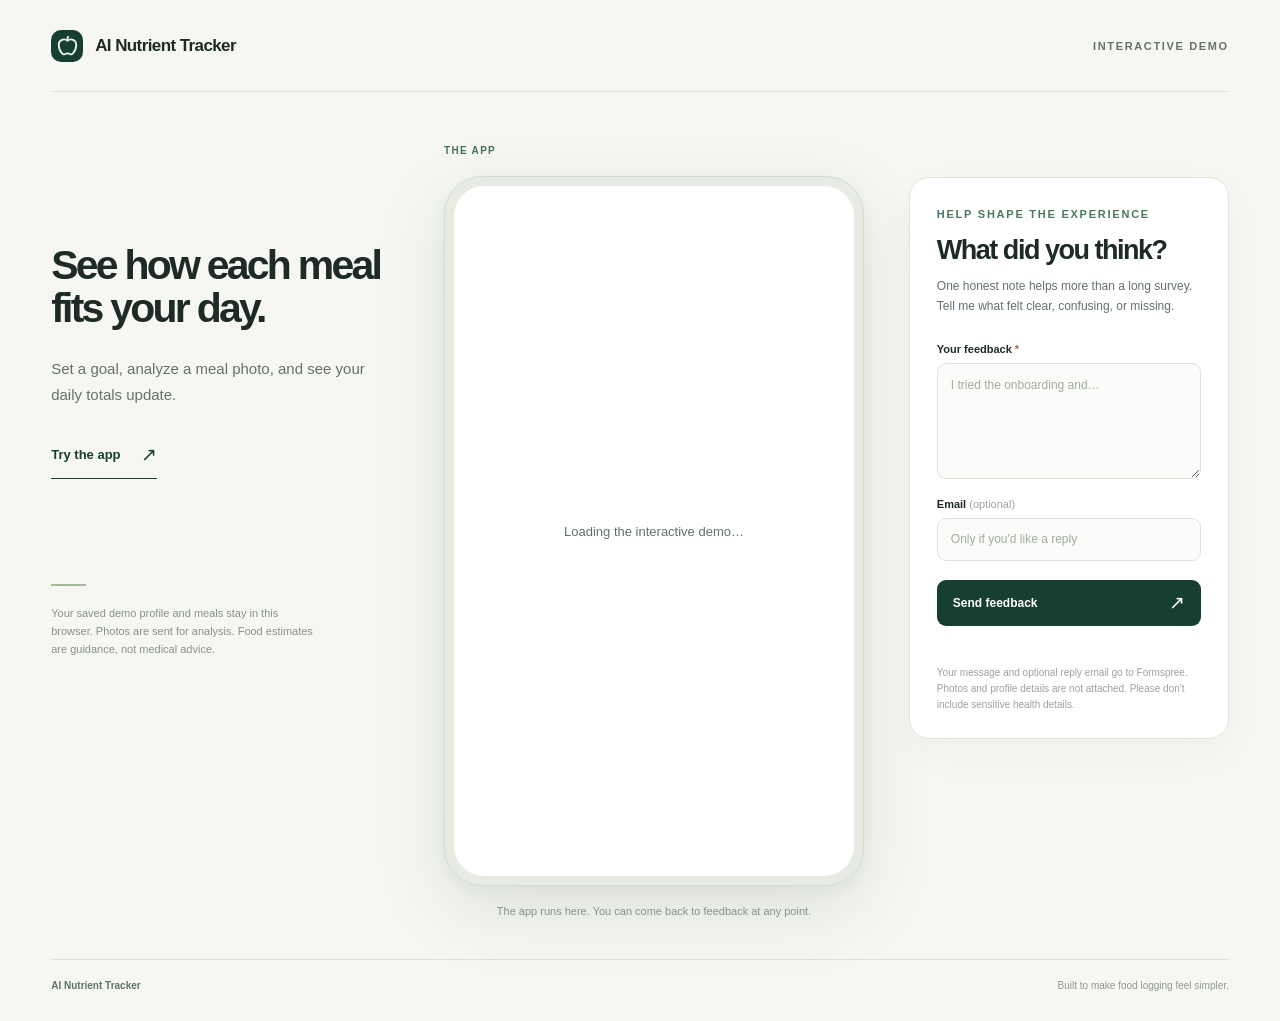
==== web/index.html @ 1e996f2c "Build guarded interactive web demo" ====
<!doctype html>
<html lang="en">
<head>
  <base href="$FLUTTER_BASE_HREF">
  <meta charset="utf-8">
  <meta name="viewport" content="width=device-width, initial-scale=1">
  <meta name="description" content="Try AI Nutrient Tracker: set a nutrition goal, log meals, and explore your daily progress.">
  <meta name="theme-color" content="#f6f7f2">
  <meta name="mobile-web-app-capable" content="yes">
  <meta name="apple-mobile-web-app-title" content="AI Nutrient Tracker">
  <link rel="apple-touch-icon" href="icons/Icon-192.png">
  <link rel="icon" type="image/svg+xml" href="icons/brand-apple.svg">
  <link rel="manifest" href="manifest.json">
  <link rel="stylesheet" href="demo.css">
  <title>AI Nutrient Tracker — Interactive Demo</title>
</head>
<body>
  <div class="site-shell">
    <header class="site-header">
      <a class="brand" href="#demo" aria-label="AI Nutrient Tracker demo">
        <span class="brand-mark" aria-hidden="true"><img src="icons/apple.svg" alt=""></span>
        <span>AI Nutrient Tracker</span>
      </a>
      <span class="header-label">Interactive demo</span>
    </header>

    <main class="demo-layout" id="demo">
      <section class="intro" aria-labelledby="intro-title">
        <h1 id="intro-title">See how each meal fits your day.</h1>
        <p class="intro-copy">Set a goal, analyze a meal photo, and see your daily totals update.</p>
        <a class="intro-link" href="#app-preview">Try the app <span aria-hidden="true">↗</span></a>
        <div class="intro-note">
          <span class="note-line"></span>
          <p>Your saved demo profile and meals stay in this browser. Photos are sent for analysis. Food estimates are guidance, not medical advice.</p>
        </div>
      </section>

      <section class="app-column" id="app-preview" aria-label="Interactive app preview">
        <div class="app-caption">
          <span class="app-caption-label">THE APP</span>
        </div>
        <div class="device-frame">
          <div id="flutter_host" role="application" aria-label="AI Nutrient Tracker app">
            <div class="app-loading" id="app-loading" role="status">Loading the interactive demo…</div>
          </div>
        </div>
        <p class="app-undertext">The app runs here. You can come back to feedback at any point.</p>
      </section>

      <aside class="feedback-panel" id="feedback-panel" aria-labelledby="feedback-title">
        <button class="feedback-close" id="feedback-close" type="button" aria-label="Close feedback">×</button>
        <div class="feedback-top">
          <p class="eyebrow">Help shape the experience</p>
          <h2 id="feedback-title">What did you think?</h2>
          <p>One honest note helps more than a long survey. Tell me what felt clear, confusing, or missing.</p>
        </div>
        <form id="feedback-form" action="https://formspree.io/f/xoevlpvb" method="POST">
          <label for="feedback-message">Your feedback <span aria-hidden="true">*</span></label>
          <textarea id="feedback-message" name="message" rows="5" minlength="5" maxlength="3000" required placeholder="I tried the onboarding and…"></textarea>
          <label for="feedback-email">Email <span class="optional">(optional)</span></label>
          <input id="feedback-email" name="email" type="email" autocomplete="email" placeholder="Only if you'd like a reply">
          <div class="honeypot" aria-hidden="true">
            <label for="feedback-website">Leave this field empty</label>
            <input id="feedback-website" name="_gotcha" type="text" tabindex="-1" autocomplete="off">
          </div>
          <button class="submit-button" id="feedback-submit" type="submit">Send feedback <span aria-hidden="true">↗</span></button>
          <p class="form-status" id="feedback-status" role="status" aria-live="polite"></p>
        </form>
        <p class="feedback-privacy">Your message and optional reply email go to Formspree. Photos and profile details are not attached. Please don't include sensitive health details.</p>
      </aside>
    </main>

    <footer class="site-footer">
      <span>AI Nutrient Tracker</span>
      <span>Built to make food logging feel simpler.</span>
    </footer>
  </div>

  <button class="feedback-trigger" id="feedback-trigger" type="button" aria-controls="feedback-panel" aria-expanded="false">Feedback <span aria-hidden="true">↗</span></button>
  <div class="feedback-backdrop" id="feedback-backdrop" hidden></div>

  <script src="demo.js" defer></script>
  <script src="flutter_bootstrap.js" async></script>
</body>
</html>
---- web/demo.css ----
:root {
  color-scheme: light;
  --ink: #1d2a25;
  --muted: #65716a;
  --line: #dce3d8;
  --paper: #f6f7f2;
  --green: #173e32;
  --green-soft: #e5eee7;
  font-family: Inter, ui-sans-serif, -apple-system, BlinkMacSystemFont, "Segoe UI", sans-serif;
  font-synthesis: none;
}

* { box-sizing: border-box; }
html { scroll-behavior: smooth; }
body { margin: 0; color: var(--ink); background: var(--paper); }
button, input, textarea { font: inherit; }
button { cursor: pointer; }
a { color: inherit; }
:focus-visible { outline: 3px solid #86b99c; outline-offset: 3px; }

.site-shell {
  min-height: 100vh;
  max-width: 1660px;
  margin: 0 auto;
  padding: 0 clamp(24px, 4vw, 72px);
}

.site-header {
  height: 92px;
  display: flex;
  align-items: center;
  justify-content: space-between;
  border-bottom: 1px solid var(--line);
}
.brand {
  display: inline-flex;
  align-items: center;
  gap: 12px;
  font-size: 17px;
  font-weight: 750;
  letter-spacing: -.035em;
  text-decoration: none;
}
.brand-mark {
  display: grid;
  place-items: center;
  width: 32px;
  height: 32px;
  border-radius: 10px;
  background: var(--green);
}
.brand-mark img { display: block; width: 21px; height: 21px; }
.header-label {
  color: var(--muted);
  font-size: 11px;
  font-weight: 700;
  letter-spacing: .15em;
  text-transform: uppercase;
}

.demo-layout {
  display: grid;
  grid-template-columns: minmax(210px, 1fr) minmax(370px, 420px) minmax(255px, 320px);
  align-items: start;
  gap: clamp(28px, 3.5vw, 64px);
  padding: 48px 0 42px;
}
.intro { padding-top: 104px; }
.eyebrow {
  margin: 0 0 21px;
  color: #49785d;
  font-size: 11px;
  font-weight: 800;
  letter-spacing: .16em;
  text-transform: uppercase;
}
.intro h1 {
  max-width: 450px;
  margin: 0;
  font-size: clamp(34px, 3.2vw, 58px);
  font-weight: 650;
  letter-spacing: -.067em;
  line-height: 1.05;
}
.intro-copy {
  max-width: 360px;
  margin: 26px 0 28px;
  color: var(--muted);
  font-size: 15px;
  line-height: 1.75;
}
.intro-link {
  display: inline-flex;
  align-items: center;
  gap: 20px;
  min-height: 42px;
  padding: 0 0 5px;
  border-bottom: 1px solid var(--green);
  color: var(--green);
  font-size: 13px;
  font-weight: 750;
  text-decoration: none;
}
.intro-link span { font-size: 19px; font-weight: 400; }
.intro-note { max-width: 270px; margin-top: 105px; }
.note-line { display: block; width: 35px; height: 2px; background: #a7ba9e; }
.intro-note p { margin: 18px 0 0; color: #87928a; font-size: 11px; line-height: 1.65; }

.app-column { min-width: 0; }
.app-caption {
  display: flex;
  align-items: center;
  min-height: 21px;
  margin-bottom: 15px;
  color: #89948d;
  font-size: 10px;
  font-weight: 600;
}
.app-caption-label { color: #477253; font-weight: 800; letter-spacing: .13em; }
.device-frame {
  padding: 9px;
  border: 1px solid #d3ded3;
  border-radius: 38px;
  background: #e7ebe4;
  box-shadow: 0 24px 75px #1e3b271c, 0 4px 14px #1e3b270c;
}
#flutter_host {
  position: relative;
  overflow: hidden;
  width: 100%;
  height: clamp(600px, calc(100vh - 210px), 810px);
  border-radius: 30px;
  background: #fff;
}
.app-loading {
  position: absolute;
  inset: 0;
  display: grid;
  place-items: center;
  color: var(--muted);
  font-size: 13px;
}
.app-undertext {
  margin: 19px 0 0;
  color: #87928a;
  font-size: 11px;
  text-align: center;
}

.feedback-panel {
  position: relative;
  margin-top: 37px;
  padding: 30px 27px 25px;
  border: 1px solid #dfe7d8;
  border-radius: 20px;
  background: #fff;
  box-shadow: 0 14px 40px #1e3b2709;
}
.feedback-panel .eyebrow { margin-bottom: 15px; }
.feedback-top h2 {
  margin: 0 0 12px;
  font-size: 27px;
  font-weight: 650;
  letter-spacing: -.055em;
  line-height: 1.12;
}
.feedback-top > p:last-child {
  margin: 0 0 26px;
  color: var(--muted);
  font-size: 12px;
  line-height: 1.65;
}
.feedback-panel label {
  display: block;
  margin: 0 0 8px;
  font-size: 11px;
  font-weight: 750;
}
.feedback-panel label span[aria-hidden] { color: #ad6655; }
.optional { color: #9ba59c; font-weight: 500; }
.feedback-panel textarea,
.feedback-panel input[type="email"] {
  display: block;
  width: 100%;
  padding: 12px 13px;
  border: 1px solid #dce4da;
  border-radius: 9px;
  outline: none;
  background: #fbfcf9;
  color: var(--ink);
  font-size: 12px;
  line-height: 1.5;
}
.feedback-panel textarea { min-height: 116px; margin-bottom: 19px; resize: vertical; }
.feedback-panel input[type="email"] { height: 43px; margin-bottom: 19px; }
.feedback-panel textarea:focus,
.feedback-panel input[type="email"]:focus {
  border-color: #72aa7d;
  box-shadow: 0 0 0 3px #9bcba637;
}
.feedback-panel textarea::placeholder,
.feedback-panel input::placeholder { color: #a1aba1; }
.honeypot { position: absolute; left: -10000px; width: 1px; height: 1px; overflow: hidden; }
.submit-button {
  display: flex;
  align-items: center;
  justify-content: space-between;
  width: 100%;
  min-height: 46px;
  padding: 0 16px;
  border: 0;
  border-radius: 9px;
  background: var(--green);
  color: #fff;
  font-size: 12px;
  font-weight: 750;
  transition: background .2s, transform .2s;
}
.submit-button:hover { background: #285747; transform: translateY(-1px); }
.submit-button:disabled { cursor: wait; opacity: .65; transform: none; }
.submit-button span { font-size: 19px; font-weight: 400; }
.form-status { min-height: 1.3em; margin: 9px 0 0; font-size: 11px; }
.form-status.is-success { color: #3b7951; }
.form-status.is-error { color: #a34842; }
.feedback-privacy {
  margin: 16px 0 0;
  color: #99a49a;
  font-size: 10px;
  line-height: 1.6;
}
.feedback-close, .feedback-trigger, .feedback-backdrop { display: none; }
.site-footer {
  display: flex;
  justify-content: space-between;
  gap: 20px;
  padding: 20px 0 30px;
  border-top: 1px solid var(--line);
  color: #8d9890;
  font-size: 10px;
}
.site-footer span:first-child { color: #607369; font-weight: 700; }

@media (max-width: 1230px) {
  .demo-layout { grid-template-columns: minmax(180px, 1fr) minmax(350px, 420px) minmax(240px, 290px); gap: 25px; }
  .feedback-panel { padding: 25px 21px; }
  .intro h1 { font-size: 38px; }
}
@media (max-width: 1040px) {
  .demo-layout { grid-template-columns: minmax(180px, 1fr) minmax(350px, 420px); justify-content: center; gap: 40px; }
  .intro { padding-top: 104px; }
  .feedback-panel {
    position: fixed;
    z-index: 30;
    top: 0;
    right: 0;
    bottom: 0;
    width: min(390px, 100vw);
    max-height: none;
    margin: 0;
    padding: 58px 28px 28px;
    overflow-y: auto;
    border-radius: 18px 0 0 18px;
    transform: translateX(102%);
    transition: transform .25s ease;
  }
  .feedback-open .feedback-panel { transform: translateX(0); }
  .feedback-close {
    position: absolute;
    top: 15px;
    right: 20px;
    display: block;
    width: 35px;
    height: 35px;
    border: 0;
    border-radius: 50%;
    background: #f0f4ee;
    color: var(--green);
    font-size: 24px;
    line-height: 1;
  }
  .feedback-trigger {
    position: fixed;
    z-index: 20;
    right: 21px;
    bottom: 20px;
    display: inline-flex;
    align-items: center;
    gap: 16px;
    padding: 13px 17px;
    border: 1px solid #477557;
    border-radius: 100px;
    background: var(--green);
    color: #fff;
    box-shadow: 0 9px 28px #0a2b1d40;
    font-size: 12px;
    font-weight: 750;
  }
  .feedback-trigger span { font-size: 18px; font-weight: 400; }
  .feedback-backdrop:not([hidden]) {
    position: fixed;
    z-index: 25;
    inset: 0;
    display: block;
    background: #10221b82;
  }
  .feedback-open { overflow: hidden; }
}
@media (max-width: 640px) {
  .site-shell { padding: 0 16px; }
  .site-header { height: 66px; }
  .brand { gap: 9px; font-size: 14px; }
  .brand-mark { width: 28px; height: 28px; border-radius: 9px; }
  .header-label { display: none; }
  .demo-layout { display: flex; flex-direction: column; gap: 25px; padding: 27px 0 34px; }
  .intro { padding: 0 6px; }
  .intro h1 { max-width: 450px; font-size: clamp(34px, 9vw, 45px); }
  .intro-copy { margin: 16px 0 0; font-size: 13px; line-height: 1.6; }
  .intro-link, .intro-note { display: none; }
  .app-column { width: 100%; }
  .app-caption { padding: 0 2px; margin-bottom: 10px; }
  .device-frame { padding: 5px; border-radius: 25px; }
  #flutter_host { height: min(730px, 78dvh); min-height: 550px; border-radius: 20px; }
  .app-undertext { padding: 0 20px; }
  .site-footer { padding-bottom: 78px; }
  .site-footer span:last-child { display: none; }
  .feedback-panel { width: min(390px, 100vw); border-radius: 0; }
}
@media (prefers-reduced-motion: reduce) {
  html { scroll-behavior: auto; }
  .feedback-panel, .submit-button { transition: none; }
}
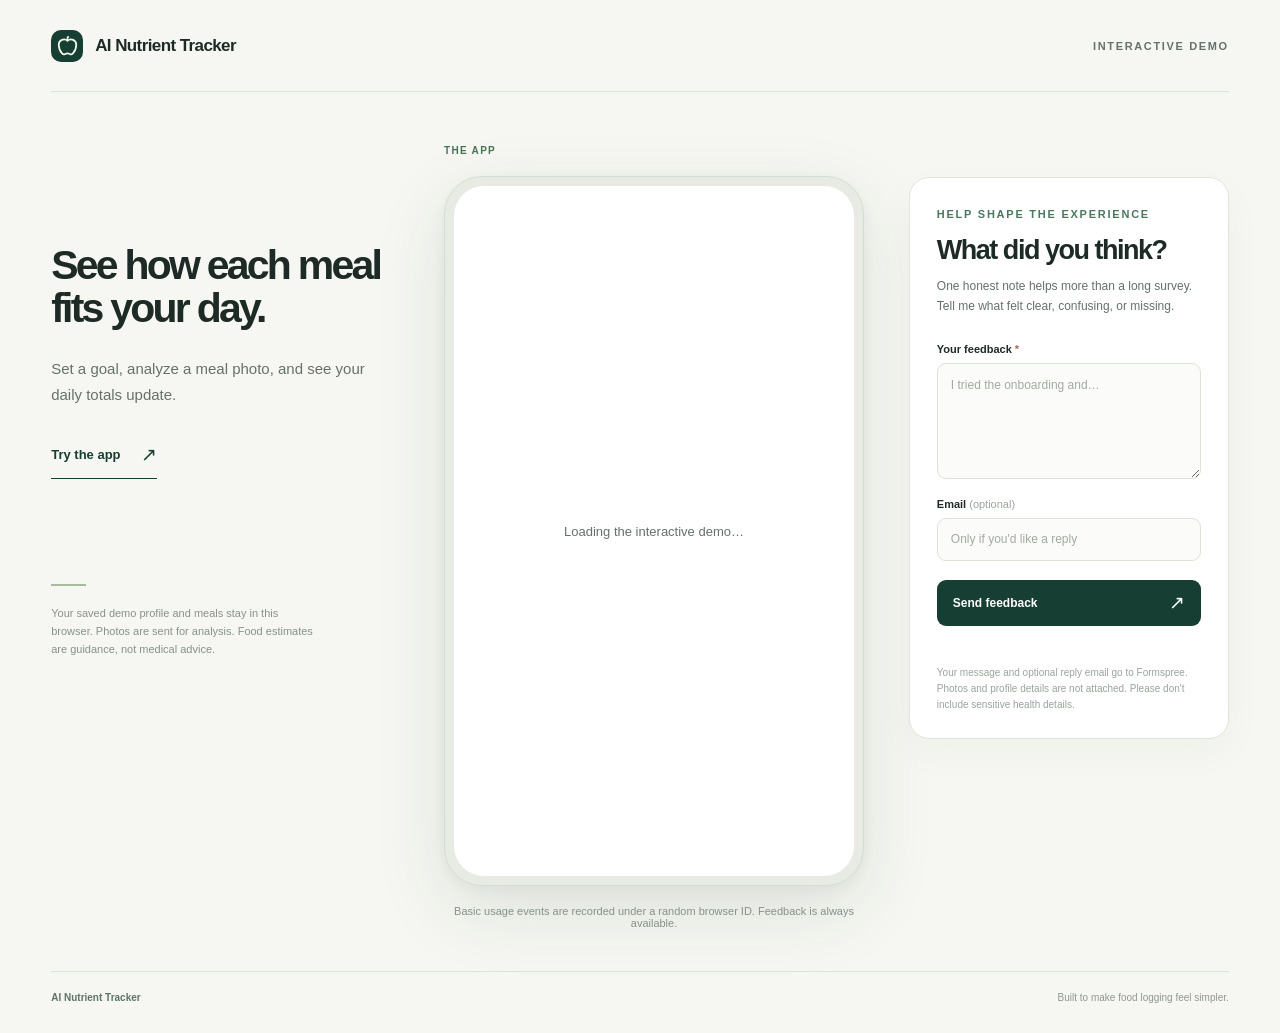
==== commit 78bc0b39: "Record privacy-limited web demo usage events" ====
--- a/web/index.html
+++ b/web/index.html
@@ -44,7 +44,7 @@
             <div class="app-loading" id="app-loading" role="status">Loading the interactive demo…</div>
           </div>
         </div>
-        <p class="app-undertext">The app runs here. You can come back to feedback at any point.</p>
+        <p class="app-undertext">Basic usage events are recorded under a random browser ID. Feedback is always available.</p>
       </section>
 
       <aside class="feedback-panel" id="feedback-panel" aria-labelledby="feedback-title">
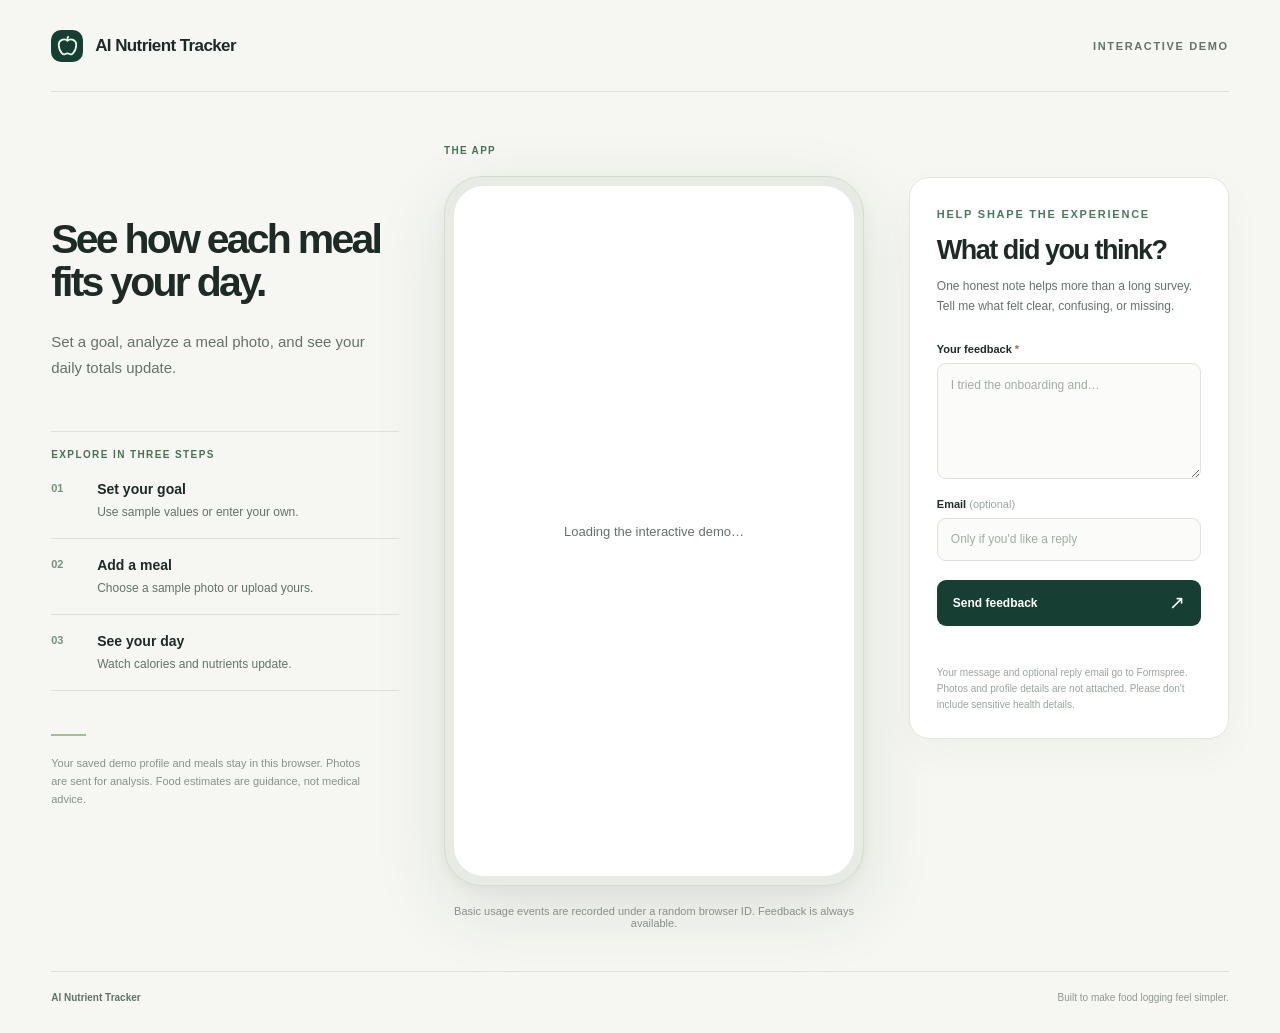
==== commit 38f8dd18: "Give desktop demo intro a clear three-step guide" ====
--- a/web/index.html
+++ b/web/index.html
@@ -28,7 +28,14 @@
       <section class="intro" aria-labelledby="intro-title">
         <h1 id="intro-title">See how each meal fits your day.</h1>
         <p class="intro-copy">Set a goal, analyze a meal photo, and see your daily totals update.</p>
-        <a class="intro-link" href="#app-preview">Try the app <span aria-hidden="true">↗</span></a>
+        <div class="intro-guide" aria-label="Explore the demo in three steps">
+          <p class="intro-guide-title">Explore in three steps</p>
+          <ol>
+            <li><span class="step-number">01</span><span><strong>Set your goal</strong><small>Use sample values or enter your own.</small></span></li>
+            <li><span class="step-number">02</span><span><strong>Add a meal</strong><small>Choose a sample photo or upload yours.</small></span></li>
+            <li><span class="step-number">03</span><span><strong>See your day</strong><small>Watch calories and nutrients update.</small></span></li>
+          </ol>
+        </div>
         <div class="intro-note">
           <span class="note-line"></span>
           <p>Your saved demo profile and meals stay in this browser. Photos are sent for analysis. Food estimates are guidance, not medical advice.</p>
--- a/web/demo.css
+++ b/web/demo.css
@@ -65,7 +65,7 @@
   gap: clamp(28px, 3.5vw, 64px);
   padding: 48px 0 42px;
 }
-.intro { padding-top: 104px; }
+.intro { max-width: 460px; padding-top: 78px; }
 .eyebrow {
   margin: 0 0 21px;
   color: #49785d;
@@ -77,32 +77,44 @@
 .intro h1 {
   max-width: 450px;
   margin: 0;
-  font-size: clamp(34px, 3.2vw, 58px);
+  font-size: clamp(36px, 3.2vw, 52px);
   font-weight: 650;
   letter-spacing: -.067em;
   line-height: 1.05;
 }
 .intro-copy {
   max-width: 360px;
-  margin: 26px 0 28px;
+  margin: 25px 0 0;
   color: var(--muted);
   font-size: 15px;
   line-height: 1.75;
 }
-.intro-link {
-  display: inline-flex;
-  align-items: center;
-  gap: 20px;
-  min-height: 42px;
-  padding: 0 0 5px;
-  border-bottom: 1px solid var(--green);
-  color: var(--green);
-  font-size: 13px;
-  font-weight: 750;
-  text-decoration: none;
-}
-.intro-link span { font-size: 19px; font-weight: 400; }
-.intro-note { max-width: 270px; margin-top: 105px; }
+.intro-guide {
+  max-width: 380px;
+  margin-top: 49px;
+  border-top: 1px solid var(--line);
+}
+.intro-guide-title {
+  margin: 17px 0 3px;
+  color: #477253;
+  font-size: 10px;
+  font-weight: 800;
+  letter-spacing: .14em;
+  text-transform: uppercase;
+}
+.intro-guide ol { margin: 0; padding: 0; list-style: none; }
+.intro-guide li {
+  display: grid;
+  grid-template-columns: 34px minmax(0, 1fr);
+  align-items: start;
+  gap: 12px;
+  padding: 17px 0;
+  border-bottom: 1px solid var(--line);
+}
+.step-number { padding-top: 2px; color: #77927c; font-size: 11px; font-weight: 750; }
+.intro-guide strong { display: block; font-size: 14px; font-weight: 700; line-height: 1.3; }
+.intro-guide small { display: block; margin-top: 5px; color: var(--muted); font-size: 12px; line-height: 1.5; }
+.intro-note { max-width: 310px; margin-top: 43px; }
 .note-line { display: block; width: 35px; height: 2px; background: #a7ba9e; }
 .intro-note p { margin: 18px 0 0; color: #87928a; font-size: 11px; line-height: 1.65; }
 
@@ -247,7 +259,7 @@
 }
 @media (max-width: 1040px) {
   .demo-layout { grid-template-columns: minmax(180px, 1fr) minmax(350px, 420px); justify-content: center; gap: 40px; }
-  .intro { padding-top: 104px; }
+  .intro { padding-top: 78px; }
   .feedback-panel {
     position: fixed;
     z-index: 30;
@@ -315,7 +327,7 @@
   .intro { padding: 0 6px; }
   .intro h1 { max-width: 450px; font-size: clamp(34px, 9vw, 45px); }
   .intro-copy { margin: 16px 0 0; font-size: 13px; line-height: 1.6; }
-  .intro-link, .intro-note { display: none; }
+  .intro-guide, .intro-note { display: none; }
   .app-column { width: 100%; }
   .app-caption { padding: 0 2px; margin-bottom: 10px; }
   .device-frame { padding: 5px; border-radius: 25px; }
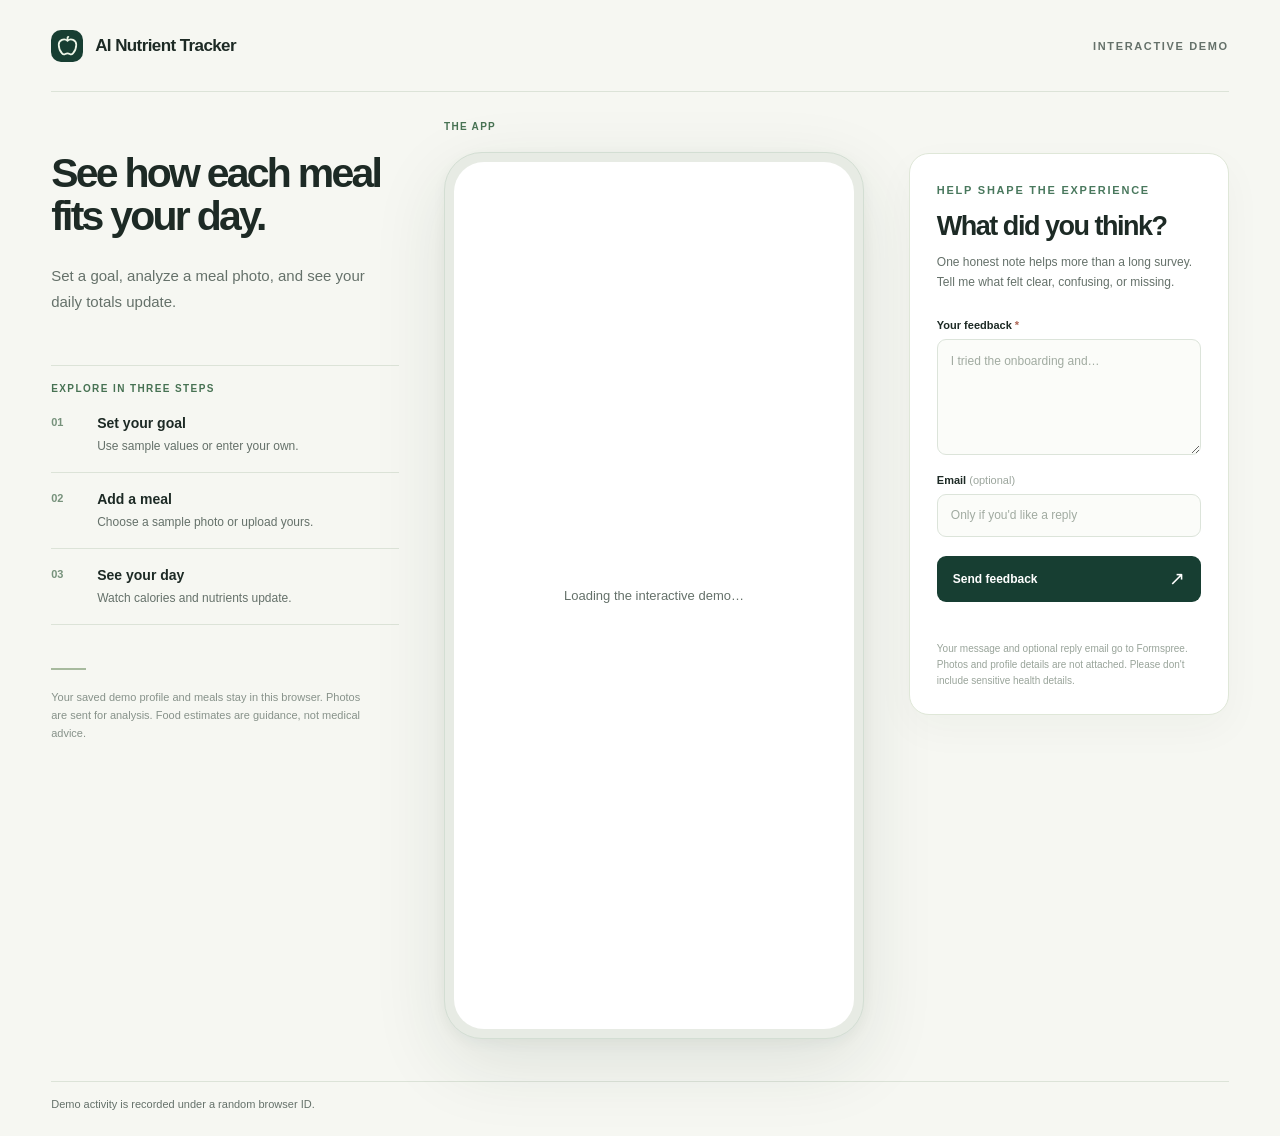
==== commit 11bce2fd: "Preserve phone aspect ratio across demo screen sizes" ====
--- a/web/index.html
+++ b/web/index.html
@@ -51,7 +51,6 @@
             <div class="app-loading" id="app-loading" role="status">Loading the interactive demo…</div>
           </div>
         </div>
-        <p class="app-undertext">Basic usage events are recorded under a random browser ID. Feedback is always available.</p>
       </section>
 
       <aside class="feedback-panel" id="feedback-panel" aria-labelledby="feedback-title">
@@ -78,8 +77,7 @@
     </main>
 
     <footer class="site-footer">
-      <span>AI Nutrient Tracker</span>
-      <span>Built to make food logging feel simpler.</span>
+      <p>Demo activity is recorded under a random browser ID.</p>
     </footer>
   </div>
 
--- a/web/demo.css
+++ b/web/demo.css
@@ -63,9 +63,9 @@
   grid-template-columns: minmax(210px, 1fr) minmax(370px, 420px) minmax(255px, 320px);
   align-items: start;
   gap: clamp(28px, 3.5vw, 64px);
-  padding: 48px 0 42px;
-}
-.intro { max-width: 460px; padding-top: 78px; }
+  padding: 24px 0 42px;
+}
+.intro { max-width: 460px; padding-top: 36px; }
 .eyebrow {
   margin: 0 0 21px;
   color: #49785d;
@@ -140,7 +140,10 @@
   position: relative;
   overflow: hidden;
   width: 100%;
-  height: clamp(600px, calc(100vh - 210px), 810px);
+  /* Keep a phone-shaped viewport even in short browser windows. The page
+     scrolls around the frame; browser chrome must not squash the app. */
+  height: auto;
+  aspect-ratio: 9 / 19.5;
   border-radius: 30px;
   background: #fff;
 }
@@ -151,12 +154,6 @@
   place-items: center;
   color: var(--muted);
   font-size: 13px;
-}
-.app-undertext {
-  margin: 19px 0 0;
-  color: #87928a;
-  font-size: 11px;
-  text-align: center;
 }
 
 .feedback-panel {
@@ -242,15 +239,13 @@
 }
 .feedback-close, .feedback-trigger, .feedback-backdrop { display: none; }
 .site-footer {
-  display: flex;
-  justify-content: space-between;
-  gap: 20px;
-  padding: 20px 0 30px;
+  padding: 14px 0 24px;
   border-top: 1px solid var(--line);
-  color: #8d9890;
-  font-size: 10px;
-}
-.site-footer span:first-child { color: #607369; font-weight: 700; }
+  color: var(--muted);
+  font-size: 11px;
+  line-height: 1.5;
+}
+.site-footer p { margin: 0; }
 
 @media (max-width: 1230px) {
   .demo-layout { grid-template-columns: minmax(180px, 1fr) minmax(350px, 420px) minmax(240px, 290px); gap: 25px; }
@@ -259,7 +254,7 @@
 }
 @media (max-width: 1040px) {
   .demo-layout { grid-template-columns: minmax(180px, 1fr) minmax(350px, 420px); justify-content: center; gap: 40px; }
-  .intro { padding-top: 78px; }
+  .intro { padding-top: 36px; }
   .feedback-panel {
     position: fixed;
     z-index: 30;
@@ -328,13 +323,11 @@
   .intro h1 { max-width: 450px; font-size: clamp(34px, 9vw, 45px); }
   .intro-copy { margin: 16px 0 0; font-size: 13px; line-height: 1.6; }
   .intro-guide, .intro-note { display: none; }
-  .app-column { width: 100%; }
+  .app-column { width: 100%; max-width: 420px; align-self: center; }
   .app-caption { padding: 0 2px; margin-bottom: 10px; }
   .device-frame { padding: 5px; border-radius: 25px; }
-  #flutter_host { height: min(730px, 78dvh); min-height: 550px; border-radius: 20px; }
-  .app-undertext { padding: 0 20px; }
+  #flutter_host { border-radius: 20px; }
   .site-footer { padding-bottom: 78px; }
-  .site-footer span:last-child { display: none; }
   .feedback-panel { width: min(390px, 100vw); border-radius: 0; }
 }
 @media (prefers-reduced-motion: reduce) {
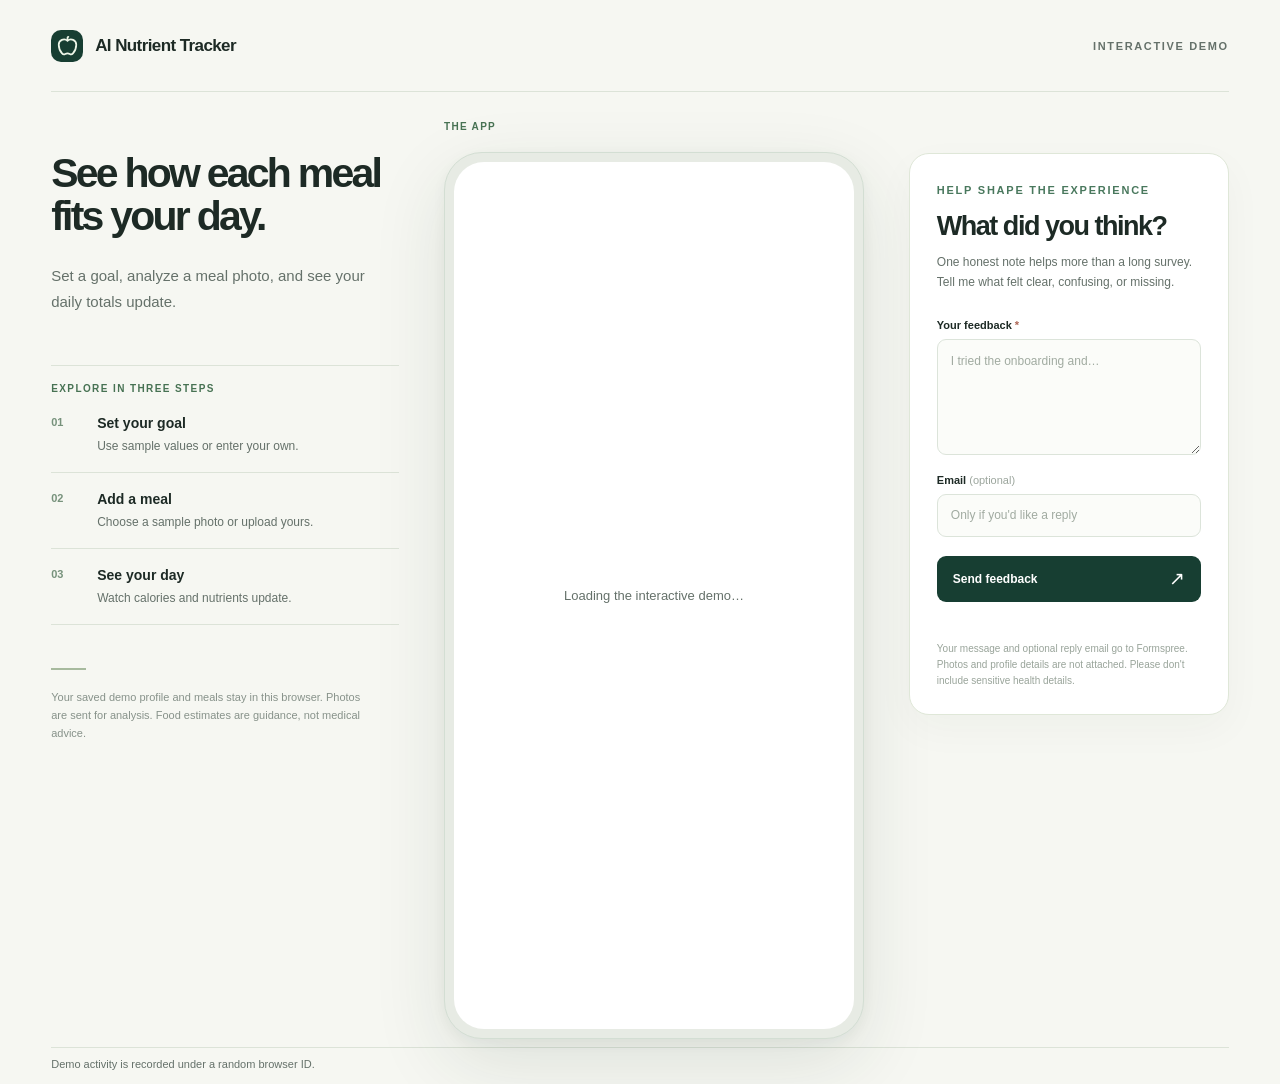
==== commit c61eff35: "Add social preview metadata and images for web demo" ====
--- a/web/index.html
+++ b/web/index.html
@@ -5,13 +5,24 @@
   <meta charset="utf-8">
   <meta name="viewport" content="width=device-width, initial-scale=1">
   <meta name="description" content="Try AI Nutrient Tracker: set a nutrition goal, log meals, and explore your daily progress.">
+  <meta property="og:type" content="website">
+  <meta property="og:site_name" content="AI Nutrient Tracker">
+  <meta property="og:title" content="AI Nutrient Tracker - Interactive Demo">
+  <meta property="og:description" content="Flutter nutrition tracking with AI-assisted meal logging, portion confirmation, and session-based history.">
+  <meta property="og:url" content="https://dolliuk.github.io/AI_Nutrient_Tracker/">
+  <meta property="og:image" content="https://dolliuk.github.io/AI_Nutrient_Tracker/og-preview.jpg">
+  <meta property="og:image:alt" content="AI Nutrient Tracker screens showing calorie tracking, meal clarification, and session history.">
+  <meta name="twitter:card" content="summary_large_image">
+  <meta name="twitter:title" content="AI Nutrient Tracker - Interactive Demo">
+  <meta name="twitter:description" content="Flutter nutrition tracking with AI-assisted meal logging, portion confirmation, and session-based history.">
+  <meta name="twitter:image" content="https://dolliuk.github.io/AI_Nutrient_Tracker/og-preview.jpg">
   <meta name="theme-color" content="#f6f7f2">
   <meta name="mobile-web-app-capable" content="yes">
   <meta name="apple-mobile-web-app-title" content="AI Nutrient Tracker">
   <link rel="apple-touch-icon" href="icons/Icon-192.png">
   <link rel="icon" type="image/svg+xml" href="icons/brand-apple.svg">
   <link rel="manifest" href="manifest.json">
-  <link rel="stylesheet" href="demo.css">
+  <link rel="stylesheet" href="demo.css?v=__DEMO_ASSET_VERSION__">
   <title>AI Nutrient Tracker — Interactive Demo</title>
 </head>
 <body>
@@ -84,7 +95,7 @@
   <button class="feedback-trigger" id="feedback-trigger" type="button" aria-controls="feedback-panel" aria-expanded="false">Feedback <span aria-hidden="true">↗</span></button>
   <div class="feedback-backdrop" id="feedback-backdrop" hidden></div>
 
-  <script src="demo.js" defer></script>
+  <script src="demo.js?v=__DEMO_ASSET_VERSION__" defer></script>
   <script src="flutter_bootstrap.js" async></script>
 </body>
 </html>
--- a/web/demo.css
+++ b/web/demo.css
@@ -63,7 +63,7 @@
   grid-template-columns: minmax(210px, 1fr) minmax(370px, 420px) minmax(255px, 320px);
   align-items: start;
   gap: clamp(28px, 3.5vw, 64px);
-  padding: 24px 0 42px;
+  padding: 24px 0 8px;
 }
 .intro { max-width: 460px; padding-top: 36px; }
 .eyebrow {
@@ -239,7 +239,7 @@
 }
 .feedback-close, .feedback-trigger, .feedback-backdrop { display: none; }
 .site-footer {
-  padding: 14px 0 24px;
+  padding: 8px 0 12px;
   border-top: 1px solid var(--line);
   color: var(--muted);
   font-size: 11px;
@@ -327,7 +327,7 @@
   .app-caption { padding: 0 2px; margin-bottom: 10px; }
   .device-frame { padding: 5px; border-radius: 25px; }
   #flutter_host { border-radius: 20px; }
-  .site-footer { padding-bottom: 78px; }
+  .site-footer { padding: 14px 0 78px; }
   .feedback-panel { width: min(390px, 100vw); border-radius: 0; }
 }
 @media (prefers-reduced-motion: reduce) {
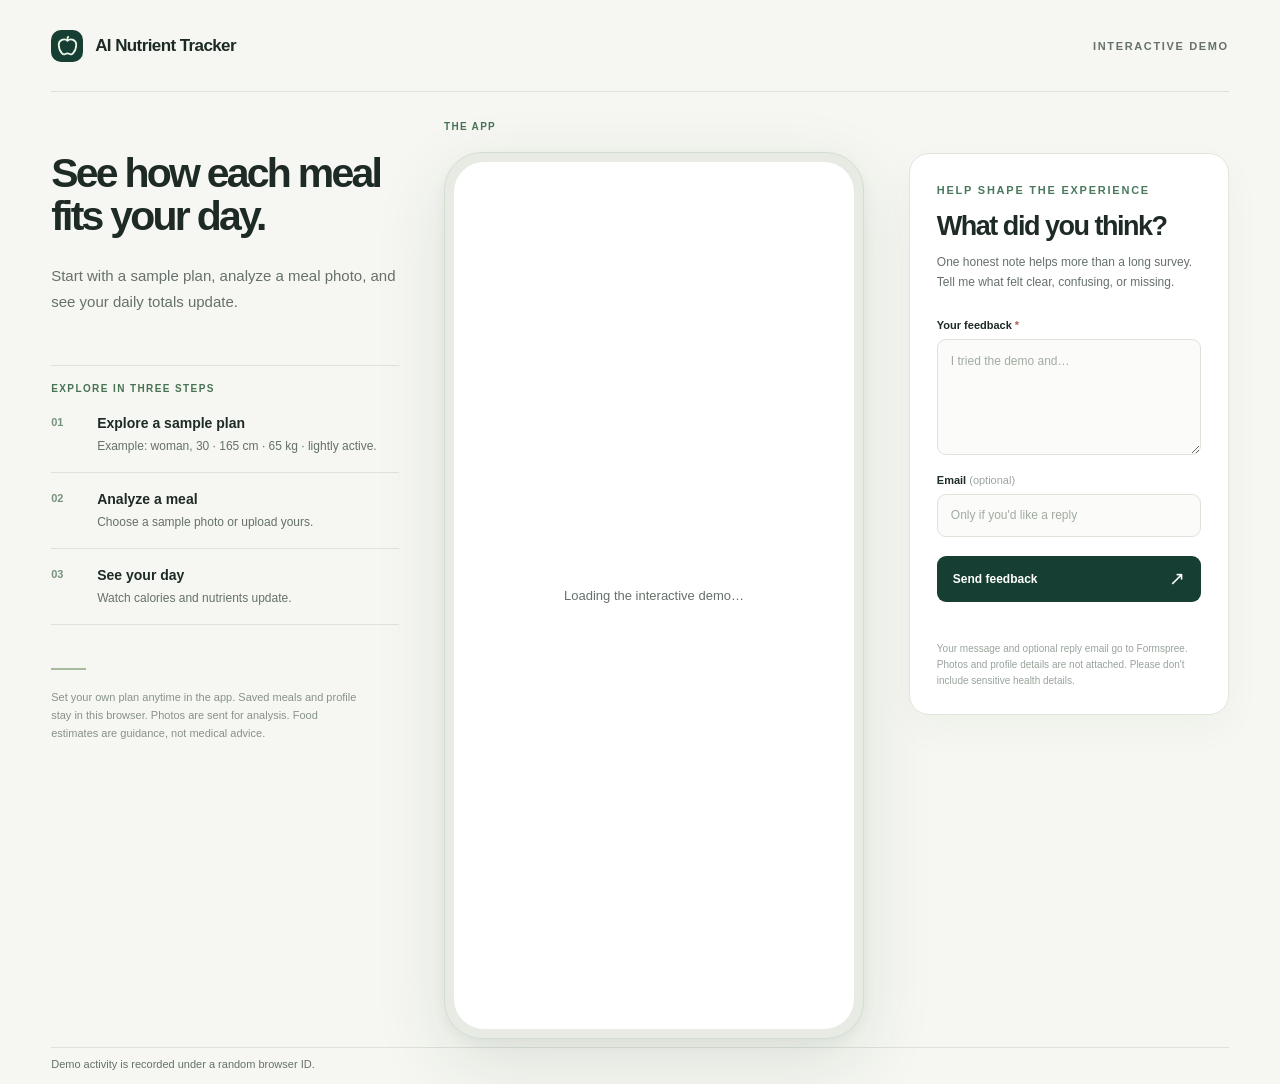
==== commit 0c423411: "Add sample-plan quick start to web demo" ====
--- a/web/index.html
+++ b/web/index.html
@@ -4,7 +4,7 @@
   <base href="$FLUTTER_BASE_HREF">
   <meta charset="utf-8">
   <meta name="viewport" content="width=device-width, initial-scale=1">
-  <meta name="description" content="Try AI Nutrient Tracker: set a nutrition goal, log meals, and explore your daily progress.">
+  <meta name="description" content="Try AI Nutrient Tracker instantly with a sample plan, analyze a meal photo, and explore your daily progress.">
   <meta property="og:type" content="website">
   <meta property="og:site_name" content="AI Nutrient Tracker">
   <meta property="og:title" content="AI Nutrient Tracker - Interactive Demo">
@@ -38,18 +38,18 @@
     <main class="demo-layout" id="demo">
       <section class="intro" aria-labelledby="intro-title">
         <h1 id="intro-title">See how each meal fits your day.</h1>
-        <p class="intro-copy">Set a goal, analyze a meal photo, and see your daily totals update.</p>
+        <p class="intro-copy">Start with a sample plan, analyze a meal photo, and see your daily totals update.</p>
         <div class="intro-guide" aria-label="Explore the demo in three steps">
           <p class="intro-guide-title">Explore in three steps</p>
           <ol>
-            <li><span class="step-number">01</span><span><strong>Set your goal</strong><small>Use sample values or enter your own.</small></span></li>
-            <li><span class="step-number">02</span><span><strong>Add a meal</strong><small>Choose a sample photo or upload yours.</small></span></li>
+            <li><span class="step-number">01</span><span><strong>Explore a sample plan</strong><small>Example: woman, 30 · 165 cm · 65 kg · lightly active.</small></span></li>
+            <li><span class="step-number">02</span><span><strong>Analyze a meal</strong><small>Choose a sample photo or upload yours.</small></span></li>
             <li><span class="step-number">03</span><span><strong>See your day</strong><small>Watch calories and nutrients update.</small></span></li>
           </ol>
         </div>
         <div class="intro-note">
           <span class="note-line"></span>
-          <p>Your saved demo profile and meals stay in this browser. Photos are sent for analysis. Food estimates are guidance, not medical advice.</p>
+          <p>Set your own plan anytime in the app. Saved meals and profile stay in this browser. Photos are sent for analysis. Food estimates are guidance, not medical advice.</p>
         </div>
       </section>
 
@@ -73,7 +73,7 @@
         </div>
         <form id="feedback-form" action="https://formspree.io/f/xoevlpvb" method="POST">
           <label for="feedback-message">Your feedback <span aria-hidden="true">*</span></label>
-          <textarea id="feedback-message" name="message" rows="5" minlength="5" maxlength="3000" required placeholder="I tried the onboarding and…"></textarea>
+          <textarea id="feedback-message" name="message" rows="5" minlength="5" maxlength="3000" required placeholder="I tried the demo and…"></textarea>
           <label for="feedback-email">Email <span class="optional">(optional)</span></label>
           <input id="feedback-email" name="email" type="email" autocomplete="email" placeholder="Only if you'd like a reply">
           <div class="honeypot" aria-hidden="true">
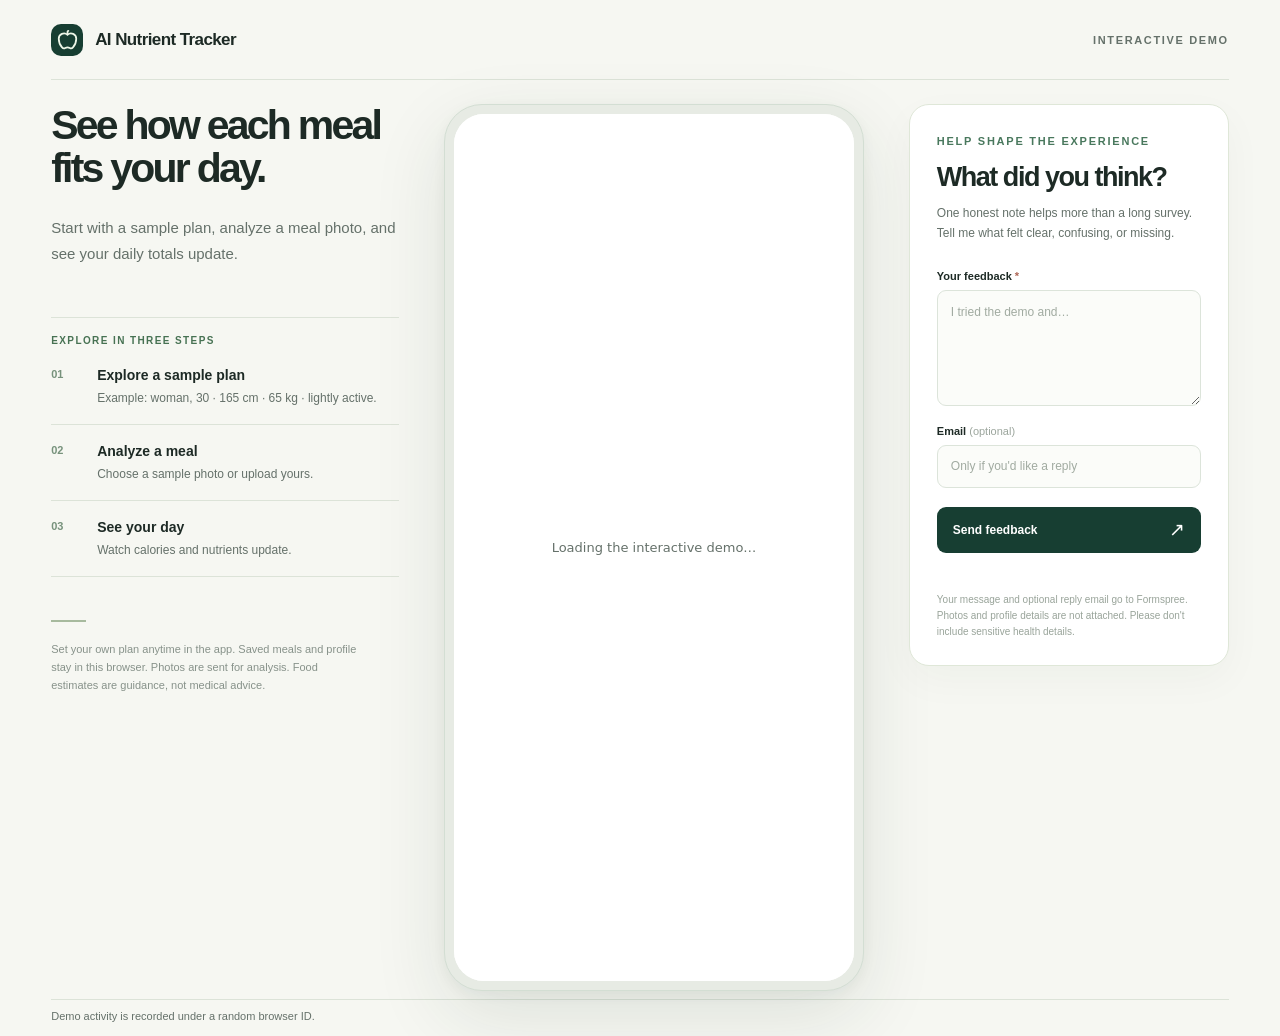
==== commit 844261d9: "Keep full Flutter phone layout in scaled iframe The narrower real viewport fixed clicks but compress" ====
--- a/web/index.html
+++ b/web/index.html
@@ -58,9 +58,7 @@
           <span class="app-caption-label">THE APP</span>
         </div>
         <div class="device-frame">
-          <div id="flutter_host" role="application" aria-label="AI Nutrient Tracker app">
-            <div class="app-loading" id="app-loading" role="status">Loading the interactive demo…</div>
-          </div>
+          <iframe id="flutter_preview" title="AI Nutrient Tracker app" src="app.html?v=__DEMO_ASSET_VERSION__"></iframe>
         </div>
       </section>
 
@@ -96,6 +94,5 @@
   <div class="feedback-backdrop" id="feedback-backdrop" hidden></div>
 
   <script src="demo.js?v=__DEMO_ASSET_VERSION__" defer></script>
-  <script src="flutter_bootstrap.js" async></script>
 </body>
 </html>
--- a/web/demo.css
+++ b/web/demo.css
@@ -26,7 +26,7 @@
 }
 
 .site-header {
-  height: 92px;
+  height: 80px;
   display: flex;
   align-items: center;
   justify-content: space-between;
@@ -65,7 +65,7 @@
   gap: clamp(28px, 3.5vw, 64px);
   padding: 24px 0 8px;
 }
-.intro { max-width: 460px; padding-top: 36px; }
+.intro { max-width: 460px; }
 .eyebrow {
   margin: 0 0 21px;
   color: #49785d;
@@ -120,7 +120,7 @@
 
 .app-column { min-width: 0; }
 .app-caption {
-  display: flex;
+  display: none;
   align-items: center;
   min-height: 21px;
   margin-bottom: 15px;
@@ -136,29 +136,21 @@
   background: #e7ebe4;
   box-shadow: 0 24px 75px #1e3b271c, 0 4px 14px #1e3b270c;
 }
-#flutter_host {
+#flutter_preview {
+  display: block;
   position: relative;
   overflow: hidden;
   width: 100%;
-  /* Keep a phone-shaped viewport even in short browser windows. The page
-     scrolls around the frame; browser chrome must not squash the app. */
   height: auto;
   aspect-ratio: 9 / 19.5;
+  border: 0;
   border-radius: 30px;
   background: #fff;
 }
-.app-loading {
-  position: absolute;
-  inset: 0;
-  display: grid;
-  place-items: center;
-  color: var(--muted);
-  font-size: 13px;
-}
 
 .feedback-panel {
   position: relative;
-  margin-top: 37px;
+  margin-top: 0;
   padding: 30px 27px 25px;
   border: 1px solid #dfe7d8;
   border-radius: 20px;
@@ -247,6 +239,20 @@
 }
 .site-footer p { margin: 0; }
 
+@media (min-width: 1041px) {
+  /* Scale the complete phone. Flutter runs in its own frame with a stable
+     400px viewport, so browser pointer coordinates are mapped by the iframe. */
+  .app-column {
+    width: min(100%, 420px);
+    justify-self: center;
+  }
+  .device-frame {
+    width: min(420px, 100%);
+    margin-inline: auto;
+    zoom: clamp(.75, calc((100dvh - 112px) / 887px), 1);
+  }
+}
+
 @media (max-width: 1230px) {
   .demo-layout { grid-template-columns: minmax(180px, 1fr) minmax(350px, 420px) minmax(240px, 290px); gap: 25px; }
   .feedback-panel { padding: 25px 21px; }
@@ -254,7 +260,7 @@
 }
 @media (max-width: 1040px) {
   .demo-layout { grid-template-columns: minmax(180px, 1fr) minmax(350px, 420px); justify-content: center; gap: 40px; }
-  .intro { padding-top: 36px; }
+  .intro { padding-top: 0; }
   .feedback-panel {
     position: fixed;
     z-index: 30;
@@ -324,9 +330,9 @@
   .intro-copy { margin: 16px 0 0; font-size: 13px; line-height: 1.6; }
   .intro-guide, .intro-note { display: none; }
   .app-column { width: 100%; max-width: 420px; align-self: center; }
-  .app-caption { padding: 0 2px; margin-bottom: 10px; }
+  .app-caption { display: flex; padding: 0 2px; margin-bottom: 10px; }
   .device-frame { padding: 5px; border-radius: 25px; }
-  #flutter_host { border-radius: 20px; }
+  #flutter_preview { border-radius: 20px; }
   .site-footer { padding: 14px 0 78px; }
   .feedback-panel { width: min(390px, 100vw); border-radius: 0; }
 }
